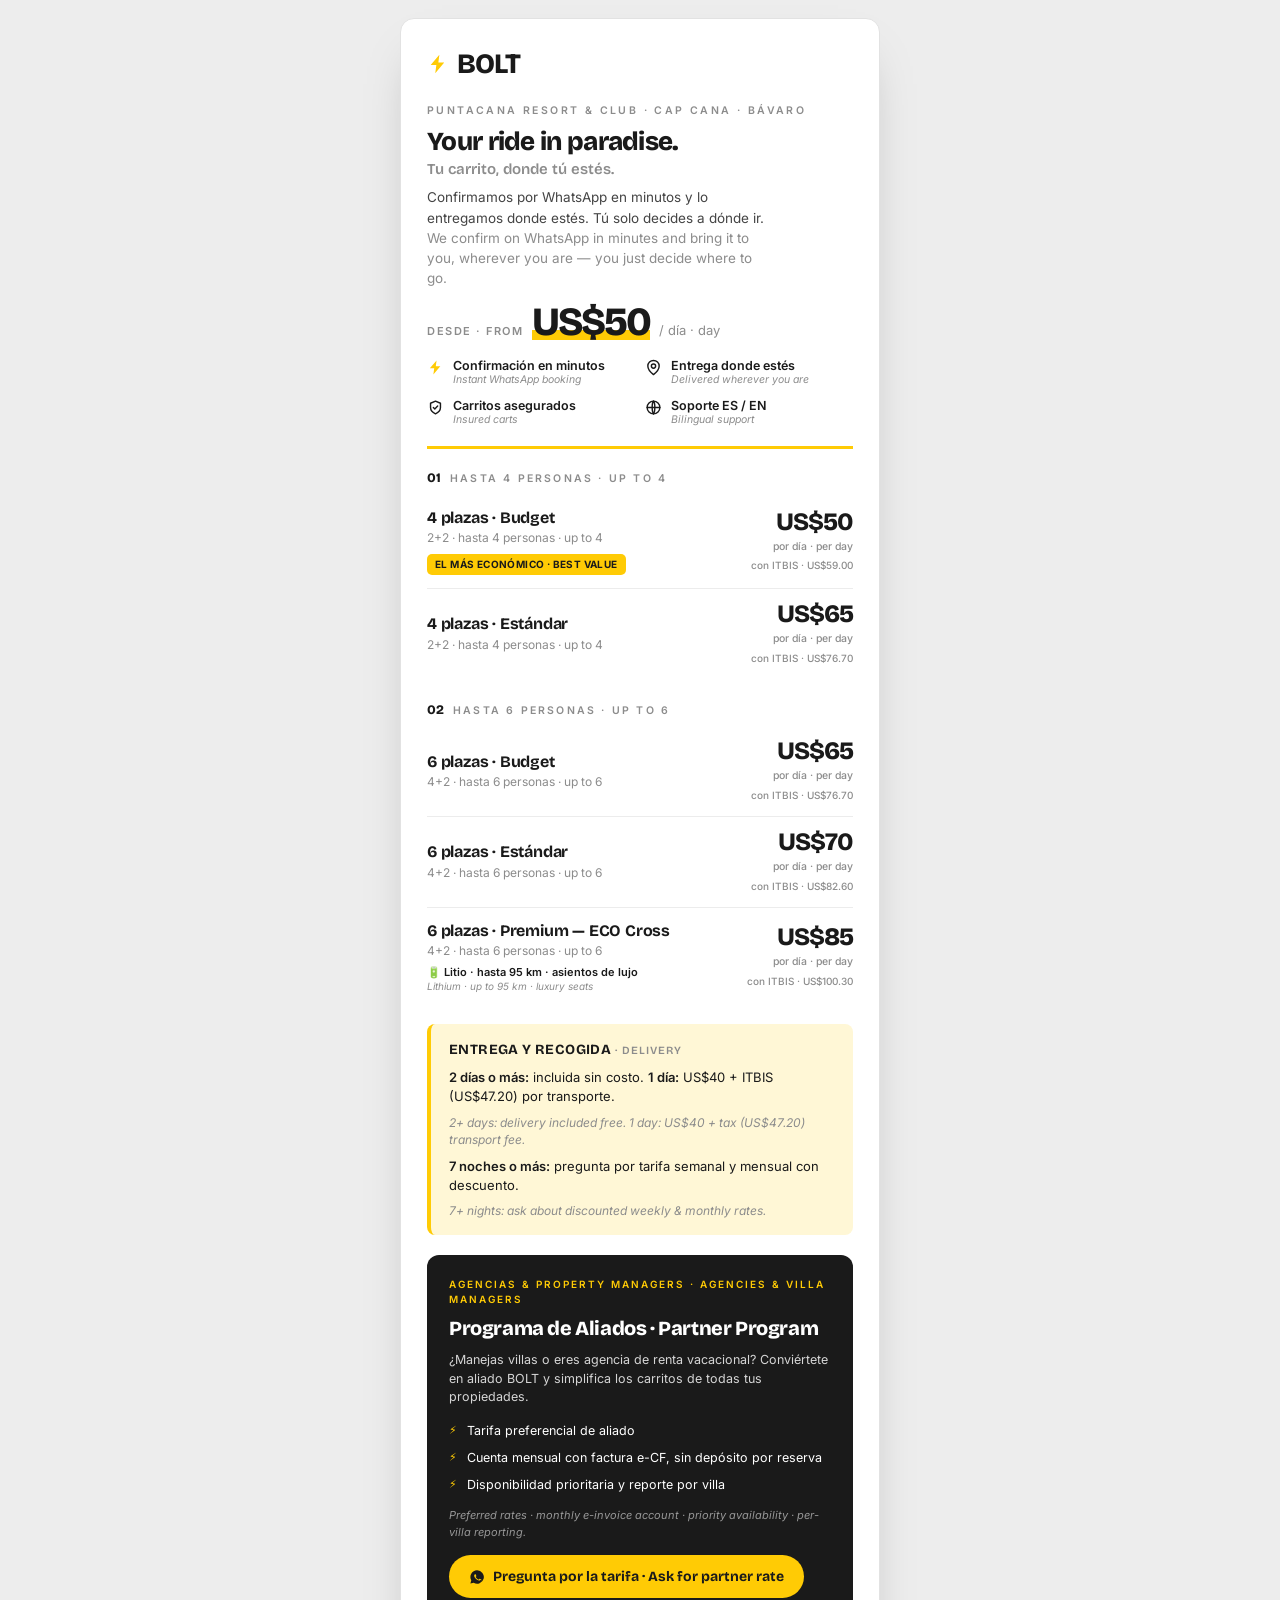
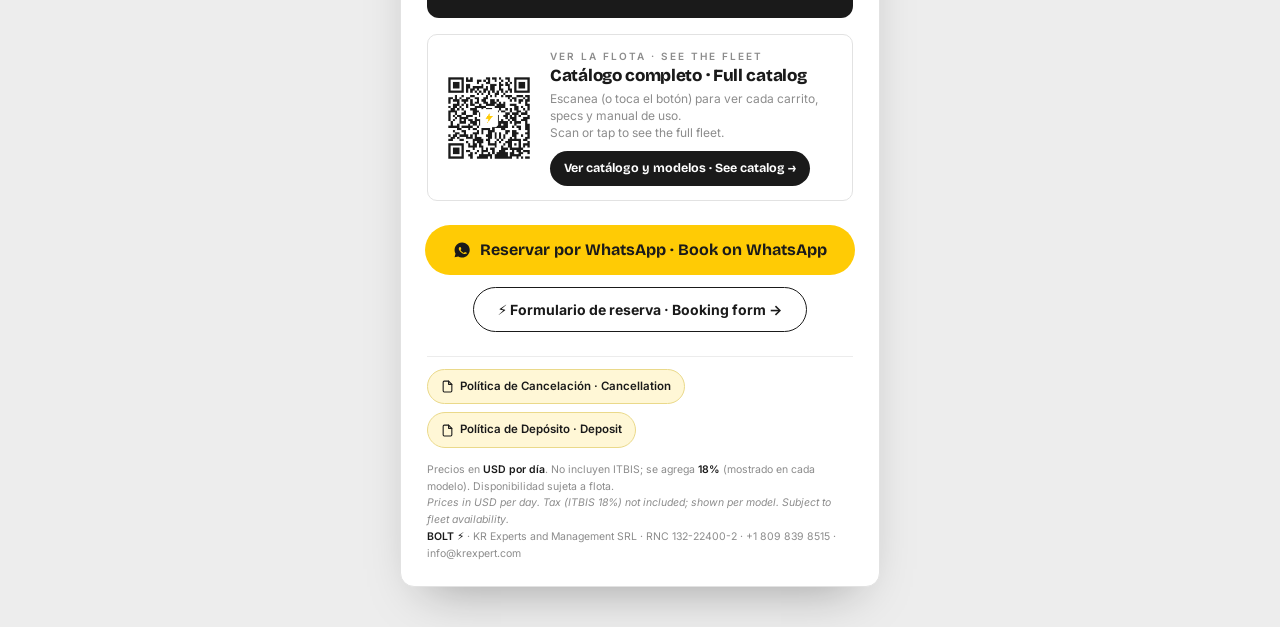
==== index.html @ 89455536 "BOLT: páginas públicas (precios, reserva, reserva-concierge, políticas) Co-Authored-By: Claude Fable" ====
<!DOCTYPE html>
<html lang="es">
<head>
<meta charset="utf-8">
<meta http-equiv="refresh" content="0; url=precios.html">
<title>BOLT ⚡</title>
</head>
<body>
<a href="precios.html">BOLT ⚡ — Ver precios</a>
</body>
</html>
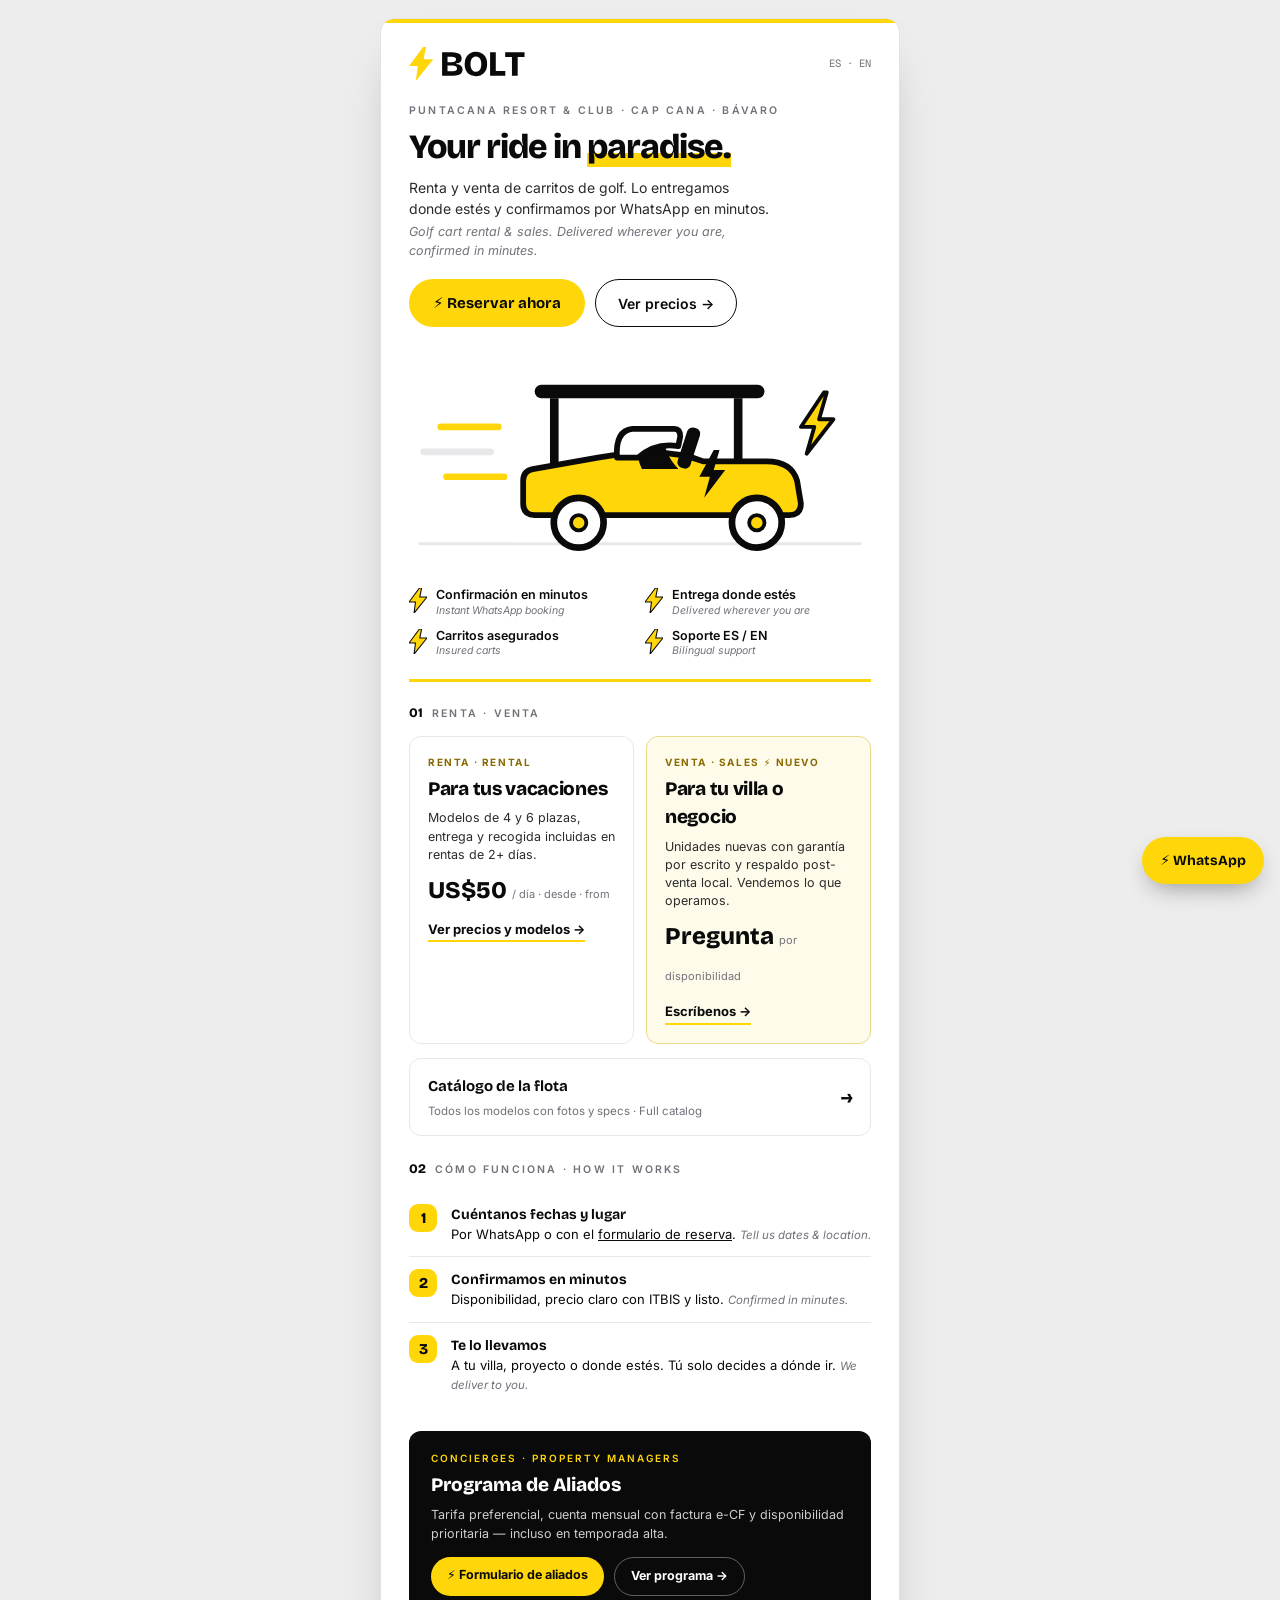
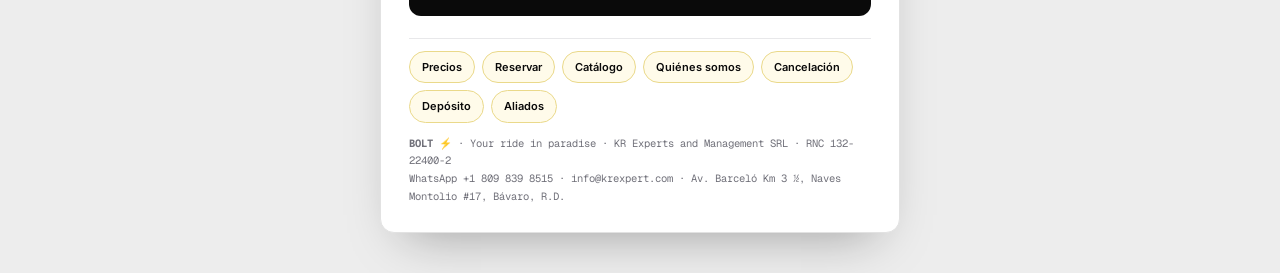
==== commit c085a71b: "Página principal: hero con ilustración de carrito, renta/venta, cómo funciona, aliados Co-Authored-B" ====
--- a/index.html
+++ b/index.html
@@ -1,11 +1,192 @@
 <!DOCTYPE html>
 <html lang="es">
 <head>
-<meta charset="utf-8">
-<meta http-equiv="refresh" content="0; url=precios.html">
-<title>BOLT ⚡</title>
+<meta charset="UTF-8">
+<meta name="viewport" content="width=device-width, initial-scale=1.0">
+<title>BOLT ⚡ Your ride in paradise · Renta y venta de carritos de golf · Punta Cana</title>
+<meta name="description" content="Renta y venta de carritos de golf en Puntacana Resort & Club, Cap Cana y Bávaro. Entrega donde estés, confirmación por WhatsApp en minutos, carritos asegurados. Desde US$50/día.">
+<meta property="og:title" content="BOLT ⚡ Your ride in paradise">
+<meta property="og:description" content="Renta y venta de carritos de golf en Punta Cana. Entrega donde estés, confirmación en minutos.">
+<link rel="icon" type="image/svg+xml" href="assets/bolt-icon.svg">
+<link rel="preconnect" href="https://fonts.googleapis.com">
+<link rel="preconnect" href="https://fonts.gstatic.com" crossorigin>
+<link href="https://fonts.googleapis.com/css2?family=Bricolage+Grotesque:opsz,wght@12..96,600;12..96,700;12..96,800&family=Inter:wght@400;500;600&family=Geist+Mono:wght@400;500&display=swap" rel="stylesheet">
+<style>
+  :root{ --ink:#0A0A0A; --grey:#71717A; --line:#E8E8EA; --yellow:#FFD60A; --ydark:#8A6A00; --cream:#FFFBEA; --white:#FFFFFF; --body:#2B2B2B;
+    --display:"Bricolage Grotesque", system-ui, sans-serif; --text:"Inter", system-ui, sans-serif; --mono:"Geist Mono", monospace; }
+  *{box-sizing:border-box;margin:0;padding:0}
+  body{ font-family:var(--text); color:var(--ink); background:#EDEDED; -webkit-font-smoothing:antialiased; padding:18px 14px 40px; line-height:1.5; }
+  .sheet{ max-width:520px; margin:0 auto; background:var(--white); border:1px solid #E2E2E2; border-radius:14px; overflow:hidden; box-shadow:0 24px 50px -24px rgba(0,0,0,.35); }
+  .topbar{ height:4px; background:var(--yellow); }
+  .head{ padding:24px 28px 0; display:flex; align-items:center; justify-content:space-between; }
+  .head img{ height:34px; }
+  .head .lang{ font-size:10.5px; font-family:var(--mono); color:var(--grey); }
+  .hero{ padding:22px 28px 0; }
+  .hero .kicker{ font-size:10.5px; font-weight:600; letter-spacing:2.2px; text-transform:uppercase; color:var(--grey); }
+  .hero h1{ font-family:var(--display); font-weight:800; font-size:34px; line-height:1.08; letter-spacing:-1px; margin-top:10px; }
+  .hero h1 .hl{ box-shadow:inset 0 -14px 0 var(--yellow); }
+  .hero .sub{ font-size:14px; color:var(--body); margin-top:12px; max-width:40ch; }
+  .hero .sub .en{ display:block; font-style:italic; color:var(--grey); font-size:12.5px; margin-top:4px; }
+  .cta-row{ display:flex; gap:10px; flex-wrap:wrap; margin-top:18px; }
+  .btn-y{ display:inline-flex; align-items:center; gap:8px; background:var(--yellow); color:var(--ink); font-family:var(--display); font-weight:700; font-size:15px; padding:13px 24px; border-radius:999px; text-decoration:none; transition:all .15s; }
+  .btn-y:hover{ background:var(--ink); color:var(--yellow); }
+  .btn-o{ display:inline-flex; align-items:center; gap:8px; background:var(--white); color:var(--ink); border:1.5px solid var(--ink); font-weight:600; font-size:14px; padding:12px 22px; border-radius:999px; text-decoration:none; }
+  .cart-stage{ margin-top:8px; padding:0 10px; }
+  .promises{ display:flex; flex-wrap:wrap; gap:11px 10px; padding:6px 28px 4px; }
+  .promise{ display:flex; align-items:flex-start; gap:9px; width:calc(50% - 5px); }
+  .promise .dot{ width:18px; flex:none; margin-top:1px; }
+  .promise .t{ font-size:12.5px; font-weight:600; line-height:1.25; }
+  .promise .en{ display:block; font-weight:400; font-style:italic; color:var(--grey); font-size:10.5px; margin-top:1px; }
+  .hrule{ height:3px; background:var(--yellow); margin:18px 28px 0; }
+  .sec{ padding:22px 28px 2px; }
+  .eyebrow{ display:flex; align-items:baseline; gap:9px; margin-bottom:12px; }
+  .eyebrow .num{ font-family:var(--display); font-weight:800; font-size:13px; }
+  .eyebrow .txt{ font-size:10.5px; font-weight:600; letter-spacing:2.2px; text-transform:uppercase; color:var(--grey); }
+  .duo{ display:flex; gap:12px; flex-wrap:wrap; }
+  .duo .card{ flex:1; min-width:200px; border:1px solid var(--line); border-radius:12px; padding:18px; }
+  .duo .card.hot{ background:var(--cream); border-color:#EAD98A; }
+  .duo .k{ font-size:10px; font-weight:700; letter-spacing:1.6px; text-transform:uppercase; color:var(--ydark); }
+  .duo h3{ font-family:var(--display); font-weight:800; font-size:19px; letter-spacing:-.3px; margin-top:5px; }
+  .duo p{ font-size:12.5px; color:var(--body); margin-top:6px; line-height:1.45; }
+  .duo .price{ font-family:var(--display); font-weight:800; font-size:24px; margin-top:8px; }
+  .duo .price small{ font-size:11px; color:var(--grey); font-weight:400; font-family:var(--text); }
+  .duo a{ display:inline-block; margin-top:12px; font-weight:700; font-size:13px; color:var(--ink); text-decoration:none; border-bottom:2px solid var(--yellow); padding-bottom:1px; }
+  .steps{ display:flex; flex-direction:column; gap:0; }
+  .step{ display:flex; gap:14px; padding:12px 0; border-bottom:1px solid var(--line); }
+  .step:last-child{ border-bottom:0; }
+  .step .n{ font-family:var(--display); font-weight:800; font-size:15px; background:var(--yellow); width:28px; height:28px; border-radius:9px; display:flex; align-items:center; justify-content:center; flex:none; }
+  .step .tx{ font-size:13px; }
+  .step .tx b{ font-family:var(--display); font-weight:700; display:block; font-size:14px; }
+  .step .tx .en{ font-style:italic; color:var(--grey); font-size:11.5px; }
+  .ally{ margin:22px 28px 0; background:var(--ink); color:#fff; border-radius:12px; padding:20px 22px; }
+  .ally .k{ font-size:10px; font-weight:600; letter-spacing:2px; text-transform:uppercase; color:var(--yellow); }
+  .ally h3{ font-family:var(--display); font-weight:800; font-size:19px; margin-top:5px; }
+  .ally p{ font-size:12.5px; color:rgba(255,255,255,.8); margin-top:7px; }
+  .ally .links{ display:flex; gap:10px; flex-wrap:wrap; margin-top:13px; }
+  .ally a{ display:inline-block; font-size:12.5px; font-weight:700; text-decoration:none; padding:9px 16px; border-radius:999px; }
+  .ally a.f{ background:var(--yellow); color:var(--ink); }
+  .ally a.g{ color:#fff; border:1px solid rgba(255,255,255,.35); }
+  .catbtn{ display:flex; align-items:center; justify-content:space-between; gap:10px; margin:14px 0 0; border:1px solid var(--line); border-radius:12px; padding:14px 18px; text-decoration:none; color:var(--ink); }
+  .catbtn .t{ font-family:var(--display); font-weight:700; font-size:15px; }
+  .catbtn .s{ font-size:11.5px; color:var(--grey); }
+  .catbtn .arrow{ font-family:var(--display); font-weight:800; font-size:18px; }
+  .foot{ padding:22px 28px 26px; }
+  .foot .rule{ height:1px; background:var(--line); margin-bottom:12px; }
+  .foot .links{ display:flex; flex-wrap:wrap; gap:7px; margin-bottom:12px; }
+  .foot .links a{ font-size:11px; font-weight:600; color:var(--ink); text-decoration:none; background:var(--cream); border:1px solid #EAD98A; padding:7px 12px; border-radius:999px; }
+  .foot .legal{ font-size:10.5px; color:var(--grey); font-family:var(--mono); line-height:1.7; }
+  .wa-float{ position:fixed; right:16px; bottom:16px; z-index:50; display:flex; align-items:center; gap:8px; background:var(--yellow); color:var(--ink); font-family:var(--display); font-weight:700; font-size:14px; text-decoration:none; padding:13px 18px; border-radius:999px; box-shadow:0 10px 24px -8px rgba(0,0,0,.4); }
+  @media (max-width:400px){ .hero h1{font-size:29px} }
+</style>
 </head>
 <body>
-<a href="precios.html">BOLT ⚡ — Ver precios</a>
+  <div class="sheet">
+    <div class="topbar"></div>
+    <div class="head">
+      <img src="assets/bolt-logo-horizontal.svg" alt="BOLT ⚡">
+      <span class="lang">ES · EN</span>
+    </div>
+
+    <div class="hero">
+      <div class="kicker">Puntacana Resort &amp; Club · Cap Cana · Bávaro</div>
+      <h1>Your ride in <span class="hl">paradise.</span></h1>
+      <div class="sub">Renta y venta de carritos de golf. Lo entregamos donde estés y confirmamos por WhatsApp en minutos.
+        <span class="en">Golf cart rental &amp; sales. Delivered wherever you are, confirmed in minutes.</span>
+      </div>
+      <div class="cta-row">
+        <a class="btn-y" href="reserva">⚡ Reservar ahora</a>
+        <a class="btn-o" href="precios">Ver precios →</a>
+      </div>
+    </div>
+
+    <div class="cart-stage">
+      <svg viewBox="0 0 520 250" xmlns="http://www.w3.org/2000/svg" role="img" aria-label="Carrito de golf BOLT">
+        <line x1="30" y1="218" x2="490" y2="218" stroke="#E8E8EA" stroke-width="3" stroke-linecap="round"/>
+        <line x1="52" y1="96" x2="112" y2="96" stroke="#FFD60A" stroke-width="7" stroke-linecap="round"/>
+        <line x1="34" y1="122" x2="104" y2="122" stroke="#E8E8EA" stroke-width="7" stroke-linecap="round"/>
+        <line x1="58" y1="148" x2="118" y2="148" stroke="#FFD60A" stroke-width="7" stroke-linecap="round"/>
+        <rect x="150" y="52" width="240" height="14" rx="7" fill="#0A0A0A"/>
+        <rect x="166" y="66" width="9" height="76" fill="#0A0A0A"/>
+        <rect x="358" y="66" width="9" height="76" fill="#0A0A0A"/>
+        <path d="M138 176 L138 152 Q138 142 148 140 L216 128 Q288 116 326 132 L392 132 Q418 132 424 152 L428 176 Q428 188 416 188 L150 188 Q138 188 138 176 Z" fill="#FFD60A" stroke="#0A0A0A" stroke-width="6" stroke-linejoin="round"/>
+        <path d="M300 140 L262 140 Q252 118 262 102 L286 102 Q282 120 300 140 Z" fill="#0A0A0A"/>
+        <rect x="304" y="96" width="14" height="44" rx="6" fill="#0A0A0A" transform="rotate(18 311 118)"/>
+        <path d="M236 128 Q234 100 252 98 L296 98 Q302 98 302 106 L300 116 Q276 112 258 128 Z" fill="#FFFFFF" stroke="#0A0A0A" stroke-width="6" stroke-linejoin="round"/>
+        <path d="M337 120 L322 148 L333 148 L327 170 L349 141 L337 141 L343 120 Z" fill="#0A0A0A"/>
+        <circle cx="196" cy="196" r="26" fill="#FFFFFF" stroke="#0A0A0A" stroke-width="7"/>
+        <circle cx="196" cy="196" r="8" fill="#FFD60A" stroke="#0A0A0A" stroke-width="4"/>
+        <circle cx="382" cy="196" r="26" fill="#FFFFFF" stroke="#0A0A0A" stroke-width="7"/>
+        <circle cx="382" cy="196" r="8" fill="#FFD60A" stroke="#0A0A0A" stroke-width="4"/>
+        <path d="M452 60 L428 96 L442 96 L434 124 L462 88 L447 88 L455 60 Z" fill="#FFD60A" stroke="#0A0A0A" stroke-width="4" stroke-linejoin="round"/>
+      </svg>
+    </div>
+
+    <div class="promises">
+      <div class="promise"><svg class="dot" viewBox="0 0 100 140"><path d="M58 0 L0 78 L36 78 L28 140 L100 50 L60 50 L70 0 Z" fill="#FFD60A" stroke="#0A0A0A" stroke-width="6"/></svg><div class="t">Confirmación en minutos<span class="en">Instant WhatsApp booking</span></div></div>
+      <div class="promise"><svg class="dot" viewBox="0 0 100 140"><path d="M58 0 L0 78 L36 78 L28 140 L100 50 L60 50 L70 0 Z" fill="#FFD60A" stroke="#0A0A0A" stroke-width="6"/></svg><div class="t">Entrega donde estés<span class="en">Delivered wherever you are</span></div></div>
+      <div class="promise"><svg class="dot" viewBox="0 0 100 140"><path d="M58 0 L0 78 L36 78 L28 140 L100 50 L60 50 L70 0 Z" fill="#FFD60A" stroke="#0A0A0A" stroke-width="6"/></svg><div class="t">Carritos asegurados<span class="en">Insured carts</span></div></div>
+      <div class="promise"><svg class="dot" viewBox="0 0 100 140"><path d="M58 0 L0 78 L36 78 L28 140 L100 50 L60 50 L70 0 Z" fill="#FFD60A" stroke="#0A0A0A" stroke-width="6"/></svg><div class="t">Soporte ES / EN<span class="en">Bilingual support</span></div></div>
+    </div>
+    <div class="hrule"></div>
+
+    <div class="sec">
+      <div class="eyebrow"><span class="num">01</span><span class="txt">Renta · Venta</span></div>
+      <div class="duo">
+        <div class="card">
+          <div class="k">Renta · Rental</div>
+          <h3>Para tus vacaciones</h3>
+          <p>Modelos de 4 y 6 plazas, entrega y recogida incluidas en rentas de 2+ días.</p>
+          <div class="price">US$50 <small>/ día · desde · from</small></div>
+          <a href="precios">Ver precios y modelos →</a>
+        </div>
+        <div class="card hot">
+          <div class="k">Venta · Sales ⚡ Nuevo</div>
+          <h3>Para tu villa o negocio</h3>
+          <p>Unidades nuevas con garantía por escrito y respaldo post-venta local. Vendemos lo que operamos.</p>
+          <div class="price">Pregunta <small>por disponibilidad</small></div>
+          <a href="https://wa.me/18098398515?text=Hola%20BOLT%20%E2%9A%A1%20Me%20interesa%20comprar%20un%20carrito%20nuevo">Escríbenos →</a>
+        </div>
+      </div>
+      <a class="catbtn" href="catalogo#modelos">
+        <span><span class="t">Catálogo de la flota</span><br><span class="s">Todos los modelos con fotos y specs · Full catalog</span></span>
+        <span class="arrow">→</span>
+      </a>
+    </div>
+
+    <div class="sec">
+      <div class="eyebrow"><span class="num">02</span><span class="txt">Cómo funciona · How it works</span></div>
+      <div class="steps">
+        <div class="step"><div class="n">1</div><div class="tx"><b>Cuéntanos fechas y lugar</b>Por WhatsApp o con el <a href="reserva" style="color:inherit">formulario de reserva</a>. <span class="en">Tell us dates &amp; location.</span></div></div>
+        <div class="step"><div class="n">2</div><div class="tx"><b>Confirmamos en minutos</b>Disponibilidad, precio claro con ITBIS y listo. <span class="en">Confirmed in minutes.</span></div></div>
+        <div class="step"><div class="n">3</div><div class="tx"><b>Te lo llevamos</b>A tu villa, proyecto o donde estés. Tú solo decides a dónde ir. <span class="en">We deliver to you.</span></div></div>
+      </div>
+    </div>
+
+    <div class="ally">
+      <div class="k">Concierges · Property managers</div>
+      <h3>Programa de Aliados</h3>
+      <p>Tarifa preferencial, cuenta mensual con factura e-CF y disponibilidad prioritaria — incluso en temporada alta.</p>
+      <div class="links">
+        <a class="f" href="reserva-concierge">⚡ Formulario de aliados</a>
+        <a class="g" href="aliados">Ver programa →</a>
+      </div>
+    </div>
+
+    <div class="foot">
+      <div class="rule"></div>
+      <div class="links">
+        <a href="precios">Precios</a>
+        <a href="reserva">Reservar</a>
+        <a href="catalogo">Catálogo</a>
+        <a href="empresa">Quiénes somos</a>
+        <a href="politica">Cancelación</a>
+        <a href="deposito">Depósito</a>
+        <a href="aliados">Aliados</a>
+      </div>
+      <div class="legal"><b>BOLT ⚡</b> · Your ride in paradise · KR Experts and Management SRL · RNC 132-22400-2<br>WhatsApp +1 809 839 8515 · info@krexpert.com · Av. Barceló Km 3 ½, Naves Montolio #17, Bávaro, R.D.</div>
+    </div>
+  </div>
+
+  <a class="wa-float" href="https://wa.me/18098398515?text=%C2%A1Hola%20BOLT%21%20%E2%9A%A1" target="_blank" rel="noopener">⚡ WhatsApp</a>
 </body>
 </html>
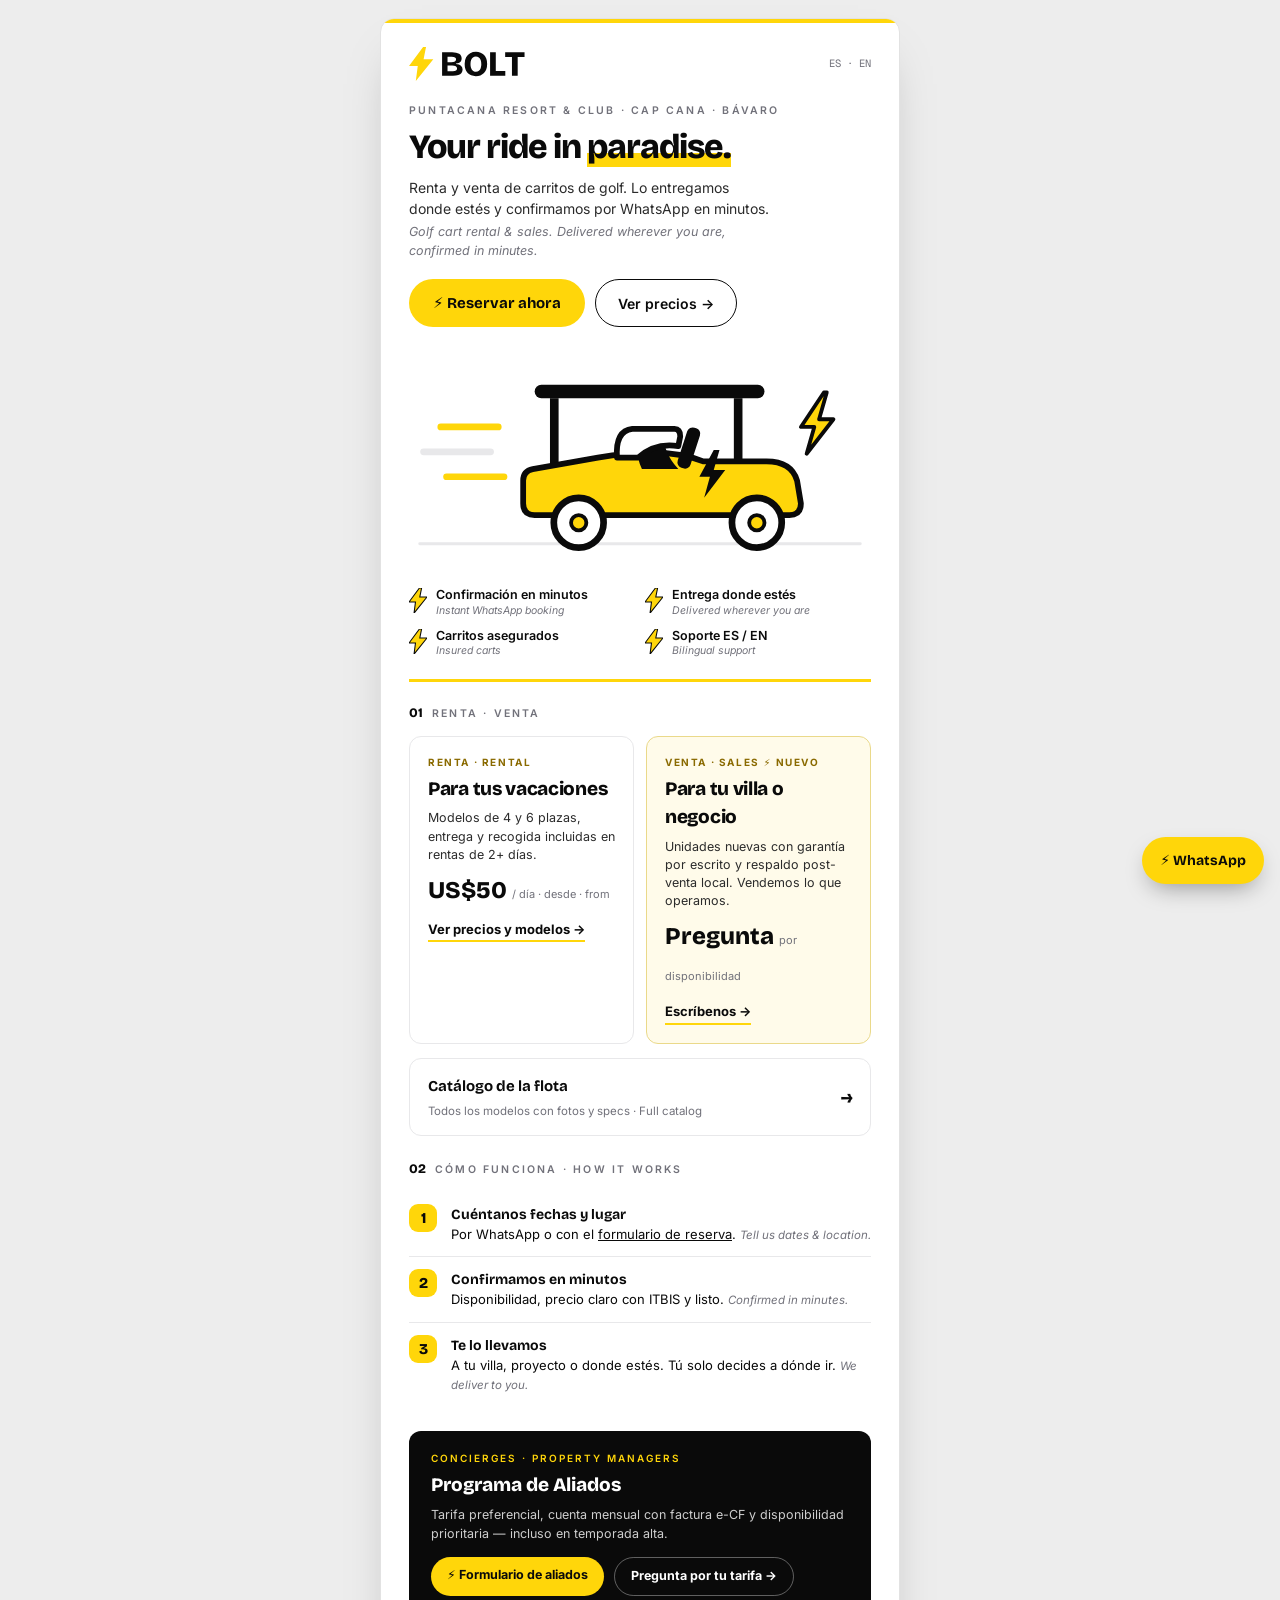
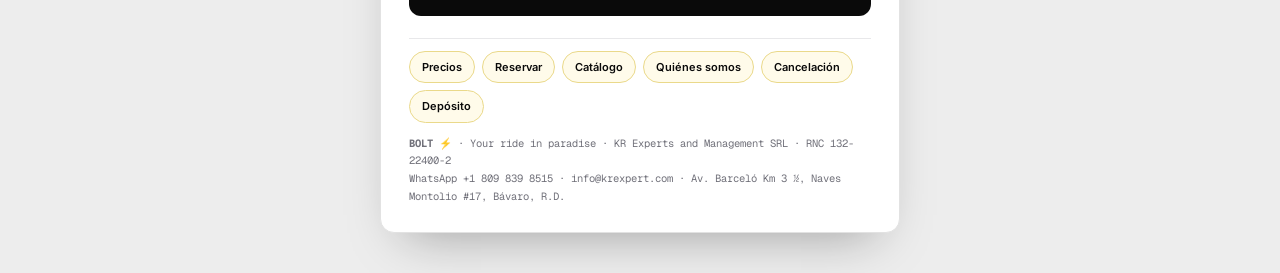
==== commit 91d81737: "Confidencialidad: tarifas de aliados fuera de URLs públicas (noindex + URL privada); portada sin enl" ====
--- a/index.html
+++ b/index.html
@@ -168,7 +168,7 @@
       <p>Tarifa preferencial, cuenta mensual con factura e-CF y disponibilidad prioritaria — incluso en temporada alta.</p>
       <div class="links">
         <a class="f" href="reserva-concierge">⚡ Formulario de aliados</a>
-        <a class="g" href="aliados">Ver programa →</a>
+        <a class="g" href="https://wa.me/18098398515?text=Hola%20BOLT%2C%20manejo%20villas%2Fagencia%20y%20quiero%20la%20tarifa%20de%20aliado.">Pregunta por tu tarifa →</a>
       </div>
     </div>
 
@@ -181,7 +181,6 @@
         <a href="empresa">Quiénes somos</a>
         <a href="politica">Cancelación</a>
         <a href="deposito">Depósito</a>
-        <a href="aliados">Aliados</a>
       </div>
       <div class="legal"><b>BOLT ⚡</b> · Your ride in paradise · KR Experts and Management SRL · RNC 132-22400-2<br>WhatsApp +1 809 839 8515 · info@krexpert.com · Av. Barceló Km 3 ½, Naves Montolio #17, Bávaro, R.D.</div>
     </div>
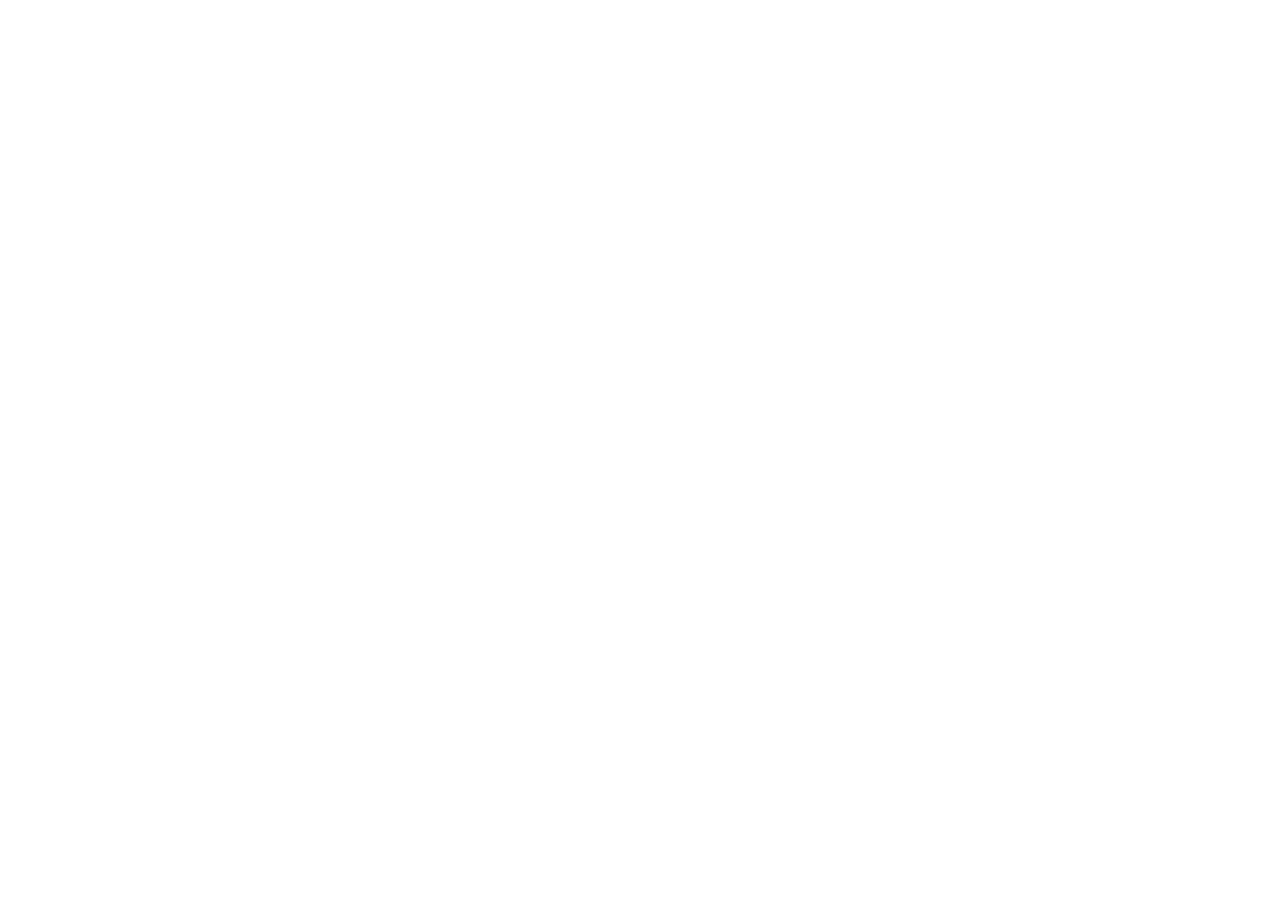
==== commit d5f25968: "F7-D: retirar sitio legado — redirecciones a boltgolfcars.com Las 11 páginas se convierten en stubs " ====
--- a/index.html
+++ b/index.html
@@ -1,191 +1,28 @@
-<!DOCTYPE html>
+<!doctype html>
 <html lang="es">
 <head>
-<meta charset="UTF-8">
-<meta name="viewport" content="width=device-width, initial-scale=1.0">
-<title>BOLT ⚡ Your ride in paradise · Renta y venta de carritos de golf · Punta Cana</title>
-<meta name="description" content="Renta y venta de carritos de golf en Puntacana Resort & Club, Cap Cana y Bávaro. Entrega donde estés, confirmación por WhatsApp en minutos, carritos asegurados. Desde US$50/día.">
-<meta property="og:title" content="BOLT ⚡ Your ride in paradise">
-<meta property="og:description" content="Renta y venta de carritos de golf en Punta Cana. Entrega donde estés, confirmación en minutos.">
-<link rel="icon" type="image/svg+xml" href="assets/bolt-icon.svg">
-<link rel="preconnect" href="https://fonts.googleapis.com">
-<link rel="preconnect" href="https://fonts.gstatic.com" crossorigin>
-<link href="https://fonts.googleapis.com/css2?family=Bricolage+Grotesque:opsz,wght@12..96,600;12..96,700;12..96,800&family=Inter:wght@400;500;600&family=Geist+Mono:wght@400;500&display=swap" rel="stylesheet">
+<meta charset="utf-8">
+<meta name="viewport" content="width=device-width, initial-scale=1">
+<title>BOLT ⚡ — Nos mudamos a boltgolfcars.com</title>
+<link rel="canonical" href="https://boltgolfcars.com/">
+<meta http-equiv="refresh" content="0; url=https://boltgolfcars.com/">
+<meta name="theme-color" content="#0a0a0a">
+<script>location.replace("https://boltgolfcars.com/");</script>
 <style>
-  :root{ --ink:#0A0A0A; --grey:#71717A; --line:#E8E8EA; --yellow:#FFD60A; --ydark:#8A6A00; --cream:#FFFBEA; --white:#FFFFFF; --body:#2B2B2B;
-    --display:"Bricolage Grotesque", system-ui, sans-serif; --text:"Inter", system-ui, sans-serif; --mono:"Geist Mono", monospace; }
-  *{box-sizing:border-box;margin:0;padding:0}
-  body{ font-family:var(--text); color:var(--ink); background:#EDEDED; -webkit-font-smoothing:antialiased; padding:18px 14px 40px; line-height:1.5; }
-  .sheet{ max-width:520px; margin:0 auto; background:var(--white); border:1px solid #E2E2E2; border-radius:14px; overflow:hidden; box-shadow:0 24px 50px -24px rgba(0,0,0,.35); }
-  .topbar{ height:4px; background:var(--yellow); }
-  .head{ padding:24px 28px 0; display:flex; align-items:center; justify-content:space-between; }
-  .head img{ height:34px; }
-  .head .lang{ font-size:10.5px; font-family:var(--mono); color:var(--grey); }
-  .hero{ padding:22px 28px 0; }
-  .hero .kicker{ font-size:10.5px; font-weight:600; letter-spacing:2.2px; text-transform:uppercase; color:var(--grey); }
-  .hero h1{ font-family:var(--display); font-weight:800; font-size:34px; line-height:1.08; letter-spacing:-1px; margin-top:10px; }
-  .hero h1 .hl{ box-shadow:inset 0 -14px 0 var(--yellow); }
-  .hero .sub{ font-size:14px; color:var(--body); margin-top:12px; max-width:40ch; }
-  .hero .sub .en{ display:block; font-style:italic; color:var(--grey); font-size:12.5px; margin-top:4px; }
-  .cta-row{ display:flex; gap:10px; flex-wrap:wrap; margin-top:18px; }
-  .btn-y{ display:inline-flex; align-items:center; gap:8px; background:var(--yellow); color:var(--ink); font-family:var(--display); font-weight:700; font-size:15px; padding:13px 24px; border-radius:999px; text-decoration:none; transition:all .15s; }
-  .btn-y:hover{ background:var(--ink); color:var(--yellow); }
-  .btn-o{ display:inline-flex; align-items:center; gap:8px; background:var(--white); color:var(--ink); border:1.5px solid var(--ink); font-weight:600; font-size:14px; padding:12px 22px; border-radius:999px; text-decoration:none; }
-  .cart-stage{ margin-top:8px; padding:0 10px; }
-  .promises{ display:flex; flex-wrap:wrap; gap:11px 10px; padding:6px 28px 4px; }
-  .promise{ display:flex; align-items:flex-start; gap:9px; width:calc(50% - 5px); }
-  .promise .dot{ width:18px; flex:none; margin-top:1px; }
-  .promise .t{ font-size:12.5px; font-weight:600; line-height:1.25; }
-  .promise .en{ display:block; font-weight:400; font-style:italic; color:var(--grey); font-size:10.5px; margin-top:1px; }
-  .hrule{ height:3px; background:var(--yellow); margin:18px 28px 0; }
-  .sec{ padding:22px 28px 2px; }
-  .eyebrow{ display:flex; align-items:baseline; gap:9px; margin-bottom:12px; }
-  .eyebrow .num{ font-family:var(--display); font-weight:800; font-size:13px; }
-  .eyebrow .txt{ font-size:10.5px; font-weight:600; letter-spacing:2.2px; text-transform:uppercase; color:var(--grey); }
-  .duo{ display:flex; gap:12px; flex-wrap:wrap; }
-  .duo .card{ flex:1; min-width:200px; border:1px solid var(--line); border-radius:12px; padding:18px; }
-  .duo .card.hot{ background:var(--cream); border-color:#EAD98A; }
-  .duo .k{ font-size:10px; font-weight:700; letter-spacing:1.6px; text-transform:uppercase; color:var(--ydark); }
-  .duo h3{ font-family:var(--display); font-weight:800; font-size:19px; letter-spacing:-.3px; margin-top:5px; }
-  .duo p{ font-size:12.5px; color:var(--body); margin-top:6px; line-height:1.45; }
-  .duo .price{ font-family:var(--display); font-weight:800; font-size:24px; margin-top:8px; }
-  .duo .price small{ font-size:11px; color:var(--grey); font-weight:400; font-family:var(--text); }
-  .duo a{ display:inline-block; margin-top:12px; font-weight:700; font-size:13px; color:var(--ink); text-decoration:none; border-bottom:2px solid var(--yellow); padding-bottom:1px; }
-  .steps{ display:flex; flex-direction:column; gap:0; }
-  .step{ display:flex; gap:14px; padding:12px 0; border-bottom:1px solid var(--line); }
-  .step:last-child{ border-bottom:0; }
-  .step .n{ font-family:var(--display); font-weight:800; font-size:15px; background:var(--yellow); width:28px; height:28px; border-radius:9px; display:flex; align-items:center; justify-content:center; flex:none; }
-  .step .tx{ font-size:13px; }
-  .step .tx b{ font-family:var(--display); font-weight:700; display:block; font-size:14px; }
-  .step .tx .en{ font-style:italic; color:var(--grey); font-size:11.5px; }
-  .ally{ margin:22px 28px 0; background:var(--ink); color:#fff; border-radius:12px; padding:20px 22px; }
-  .ally .k{ font-size:10px; font-weight:600; letter-spacing:2px; text-transform:uppercase; color:var(--yellow); }
-  .ally h3{ font-family:var(--display); font-weight:800; font-size:19px; margin-top:5px; }
-  .ally p{ font-size:12.5px; color:rgba(255,255,255,.8); margin-top:7px; }
-  .ally .links{ display:flex; gap:10px; flex-wrap:wrap; margin-top:13px; }
-  .ally a{ display:inline-block; font-size:12.5px; font-weight:700; text-decoration:none; padding:9px 16px; border-radius:999px; }
-  .ally a.f{ background:var(--yellow); color:var(--ink); }
-  .ally a.g{ color:#fff; border:1px solid rgba(255,255,255,.35); }
-  .catbtn{ display:flex; align-items:center; justify-content:space-between; gap:10px; margin:14px 0 0; border:1px solid var(--line); border-radius:12px; padding:14px 18px; text-decoration:none; color:var(--ink); }
-  .catbtn .t{ font-family:var(--display); font-weight:700; font-size:15px; }
-  .catbtn .s{ font-size:11.5px; color:var(--grey); }
-  .catbtn .arrow{ font-family:var(--display); font-weight:800; font-size:18px; }
-  .foot{ padding:22px 28px 26px; }
-  .foot .rule{ height:1px; background:var(--line); margin-bottom:12px; }
-  .foot .links{ display:flex; flex-wrap:wrap; gap:7px; margin-bottom:12px; }
-  .foot .links a{ font-size:11px; font-weight:600; color:var(--ink); text-decoration:none; background:var(--cream); border:1px solid #EAD98A; padding:7px 12px; border-radius:999px; }
-  .foot .legal{ font-size:10.5px; color:var(--grey); font-family:var(--mono); line-height:1.7; }
-  .wa-float{ position:fixed; right:16px; bottom:16px; z-index:50; display:flex; align-items:center; gap:8px; background:var(--yellow); color:var(--ink); font-family:var(--display); font-weight:700; font-size:14px; text-decoration:none; padding:13px 18px; border-radius:999px; box-shadow:0 10px 24px -8px rgba(0,0,0,.4); }
-  @media (max-width:400px){ .hero h1{font-size:29px} }
+  html,body{margin:0;height:100%}
+  body{background:#0a0a0a;color:#fff;font-family:system-ui,-apple-system,"Segoe UI",Roboto,Helvetica,Arial,sans-serif;display:flex;align-items:center;justify-content:center;text-align:center;padding:24px}
+  .c{max-width:30rem}
+  .b{font-weight:800;font-size:1.6rem;letter-spacing:.02em}
+  .b span{color:#ffd60a}
+  p{color:rgba(255,255,255,.75);margin:.8rem 0 1.4rem;line-height:1.5}
+  a{display:inline-block;background:#ffd60a;color:#0a0a0a;font-weight:700;text-decoration:none;border-radius:999px;padding:.8rem 1.6rem}
 </style>
 </head>
 <body>
-  <div class="sheet">
-    <div class="topbar"></div>
-    <div class="head">
-      <img src="assets/bolt-logo-horizontal.svg" alt="BOLT ⚡">
-      <span class="lang">ES · EN</span>
-    </div>
-
-    <div class="hero">
-      <div class="kicker">Puntacana Resort &amp; Club · Cap Cana · Bávaro</div>
-      <h1>Your ride in <span class="hl">paradise.</span></h1>
-      <div class="sub">Renta y venta de carritos de golf. Lo entregamos donde estés y confirmamos por WhatsApp en minutos.
-        <span class="en">Golf cart rental &amp; sales. Delivered wherever you are, confirmed in minutes.</span>
-      </div>
-      <div class="cta-row">
-        <a class="btn-y" href="reserva">⚡ Reservar ahora</a>
-        <a class="btn-o" href="precios">Ver precios →</a>
-      </div>
-    </div>
-
-    <div class="cart-stage">
-      <svg viewBox="0 0 520 250" xmlns="http://www.w3.org/2000/svg" role="img" aria-label="Carrito de golf BOLT">
-        <line x1="30" y1="218" x2="490" y2="218" stroke="#E8E8EA" stroke-width="3" stroke-linecap="round"/>
-        <line x1="52" y1="96" x2="112" y2="96" stroke="#FFD60A" stroke-width="7" stroke-linecap="round"/>
-        <line x1="34" y1="122" x2="104" y2="122" stroke="#E8E8EA" stroke-width="7" stroke-linecap="round"/>
-        <line x1="58" y1="148" x2="118" y2="148" stroke="#FFD60A" stroke-width="7" stroke-linecap="round"/>
-        <rect x="150" y="52" width="240" height="14" rx="7" fill="#0A0A0A"/>
-        <rect x="166" y="66" width="9" height="76" fill="#0A0A0A"/>
-        <rect x="358" y="66" width="9" height="76" fill="#0A0A0A"/>
-        <path d="M138 176 L138 152 Q138 142 148 140 L216 128 Q288 116 326 132 L392 132 Q418 132 424 152 L428 176 Q428 188 416 188 L150 188 Q138 188 138 176 Z" fill="#FFD60A" stroke="#0A0A0A" stroke-width="6" stroke-linejoin="round"/>
-        <path d="M300 140 L262 140 Q252 118 262 102 L286 102 Q282 120 300 140 Z" fill="#0A0A0A"/>
-        <rect x="304" y="96" width="14" height="44" rx="6" fill="#0A0A0A" transform="rotate(18 311 118)"/>
-        <path d="M236 128 Q234 100 252 98 L296 98 Q302 98 302 106 L300 116 Q276 112 258 128 Z" fill="#FFFFFF" stroke="#0A0A0A" stroke-width="6" stroke-linejoin="round"/>
-        <path d="M337 120 L322 148 L333 148 L327 170 L349 141 L337 141 L343 120 Z" fill="#0A0A0A"/>
-        <circle cx="196" cy="196" r="26" fill="#FFFFFF" stroke="#0A0A0A" stroke-width="7"/>
-        <circle cx="196" cy="196" r="8" fill="#FFD60A" stroke="#0A0A0A" stroke-width="4"/>
-        <circle cx="382" cy="196" r="26" fill="#FFFFFF" stroke="#0A0A0A" stroke-width="7"/>
-        <circle cx="382" cy="196" r="8" fill="#FFD60A" stroke="#0A0A0A" stroke-width="4"/>
-        <path d="M452 60 L428 96 L442 96 L434 124 L462 88 L447 88 L455 60 Z" fill="#FFD60A" stroke="#0A0A0A" stroke-width="4" stroke-linejoin="round"/>
-      </svg>
-    </div>
-
-    <div class="promises">
-      <div class="promise"><svg class="dot" viewBox="0 0 100 140"><path d="M58 0 L0 78 L36 78 L28 140 L100 50 L60 50 L70 0 Z" fill="#FFD60A" stroke="#0A0A0A" stroke-width="6"/></svg><div class="t">Confirmación en minutos<span class="en">Instant WhatsApp booking</span></div></div>
-      <div class="promise"><svg class="dot" viewBox="0 0 100 140"><path d="M58 0 L0 78 L36 78 L28 140 L100 50 L60 50 L70 0 Z" fill="#FFD60A" stroke="#0A0A0A" stroke-width="6"/></svg><div class="t">Entrega donde estés<span class="en">Delivered wherever you are</span></div></div>
-      <div class="promise"><svg class="dot" viewBox="0 0 100 140"><path d="M58 0 L0 78 L36 78 L28 140 L100 50 L60 50 L70 0 Z" fill="#FFD60A" stroke="#0A0A0A" stroke-width="6"/></svg><div class="t">Carritos asegurados<span class="en">Insured carts</span></div></div>
-      <div class="promise"><svg class="dot" viewBox="0 0 100 140"><path d="M58 0 L0 78 L36 78 L28 140 L100 50 L60 50 L70 0 Z" fill="#FFD60A" stroke="#0A0A0A" stroke-width="6"/></svg><div class="t">Soporte ES / EN<span class="en">Bilingual support</span></div></div>
-    </div>
-    <div class="hrule"></div>
-
-    <div class="sec">
-      <div class="eyebrow"><span class="num">01</span><span class="txt">Renta · Venta</span></div>
-      <div class="duo">
-        <div class="card">
-          <div class="k">Renta · Rental</div>
-          <h3>Para tus vacaciones</h3>
-          <p>Modelos de 4 y 6 plazas, entrega y recogida incluidas en rentas de 2+ días.</p>
-          <div class="price">US$50 <small>/ día · desde · from</small></div>
-          <a href="precios">Ver precios y modelos →</a>
-        </div>
-        <div class="card hot">
-          <div class="k">Venta · Sales ⚡ Nuevo</div>
-          <h3>Para tu villa o negocio</h3>
-          <p>Unidades nuevas con garantía por escrito y respaldo post-venta local. Vendemos lo que operamos.</p>
-          <div class="price">Pregunta <small>por disponibilidad</small></div>
-          <a href="https://wa.me/18098398515?text=Hola%20BOLT%20%E2%9A%A1%20Me%20interesa%20comprar%20un%20carrito%20nuevo">Escríbenos →</a>
-        </div>
-      </div>
-      <a class="catbtn" href="catalogo#modelos">
-        <span><span class="t">Catálogo de la flota</span><br><span class="s">Todos los modelos con fotos y specs · Full catalog</span></span>
-        <span class="arrow">→</span>
-      </a>
-    </div>
-
-    <div class="sec">
-      <div class="eyebrow"><span class="num">02</span><span class="txt">Cómo funciona · How it works</span></div>
-      <div class="steps">
-        <div class="step"><div class="n">1</div><div class="tx"><b>Cuéntanos fechas y lugar</b>Por WhatsApp o con el <a href="reserva" style="color:inherit">formulario de reserva</a>. <span class="en">Tell us dates &amp; location.</span></div></div>
-        <div class="step"><div class="n">2</div><div class="tx"><b>Confirmamos en minutos</b>Disponibilidad, precio claro con ITBIS y listo. <span class="en">Confirmed in minutes.</span></div></div>
-        <div class="step"><div class="n">3</div><div class="tx"><b>Te lo llevamos</b>A tu villa, proyecto o donde estés. Tú solo decides a dónde ir. <span class="en">We deliver to you.</span></div></div>
-      </div>
-    </div>
-
-    <div class="ally">
-      <div class="k">Concierges · Property managers</div>
-      <h3>Programa de Aliados</h3>
-      <p>Tarifa preferencial, cuenta mensual con factura e-CF y disponibilidad prioritaria — incluso en temporada alta.</p>
-      <div class="links">
-        <a class="f" href="reserva-concierge">⚡ Formulario de aliados</a>
-        <a class="g" href="https://wa.me/18098398515?text=Hola%20BOLT%2C%20manejo%20villas%2Fagencia%20y%20quiero%20la%20tarifa%20de%20aliado.">Pregunta por tu tarifa →</a>
-      </div>
-    </div>
-
-    <div class="foot">
-      <div class="rule"></div>
-      <div class="links">
-        <a href="precios">Precios</a>
-        <a href="reserva">Reservar</a>
-        <a href="catalogo">Catálogo</a>
-        <a href="empresa">Quiénes somos</a>
-        <a href="politica">Cancelación</a>
-        <a href="deposito">Depósito</a>
-      </div>
-      <div class="legal"><b>BOLT ⚡</b> · Your ride in paradise · KR Experts and Management SRL · RNC 132-22400-2<br>WhatsApp +1 809 839 8515 · info@krexpert.com · Av. Barceló Km 3 ½, Naves Montolio #17, Bávaro, R.D.</div>
-    </div>
-  </div>
-
-  <a class="wa-float" href="https://wa.me/18098398515?text=%C2%A1Hola%20BOLT%21%20%E2%9A%A1" target="_blank" rel="noopener">⚡ WhatsApp</a>
+<div class="c">
+<div class="b">⚡ BOLT</div>
+<p>Nos mudamos a <b>boltgolfcars.com</b>. Te estamos redirigiendo…</p>
+<a href="https://boltgolfcars.com/">Ir al sitio &rarr;</a>
+</div>
 </body>
 </html>
